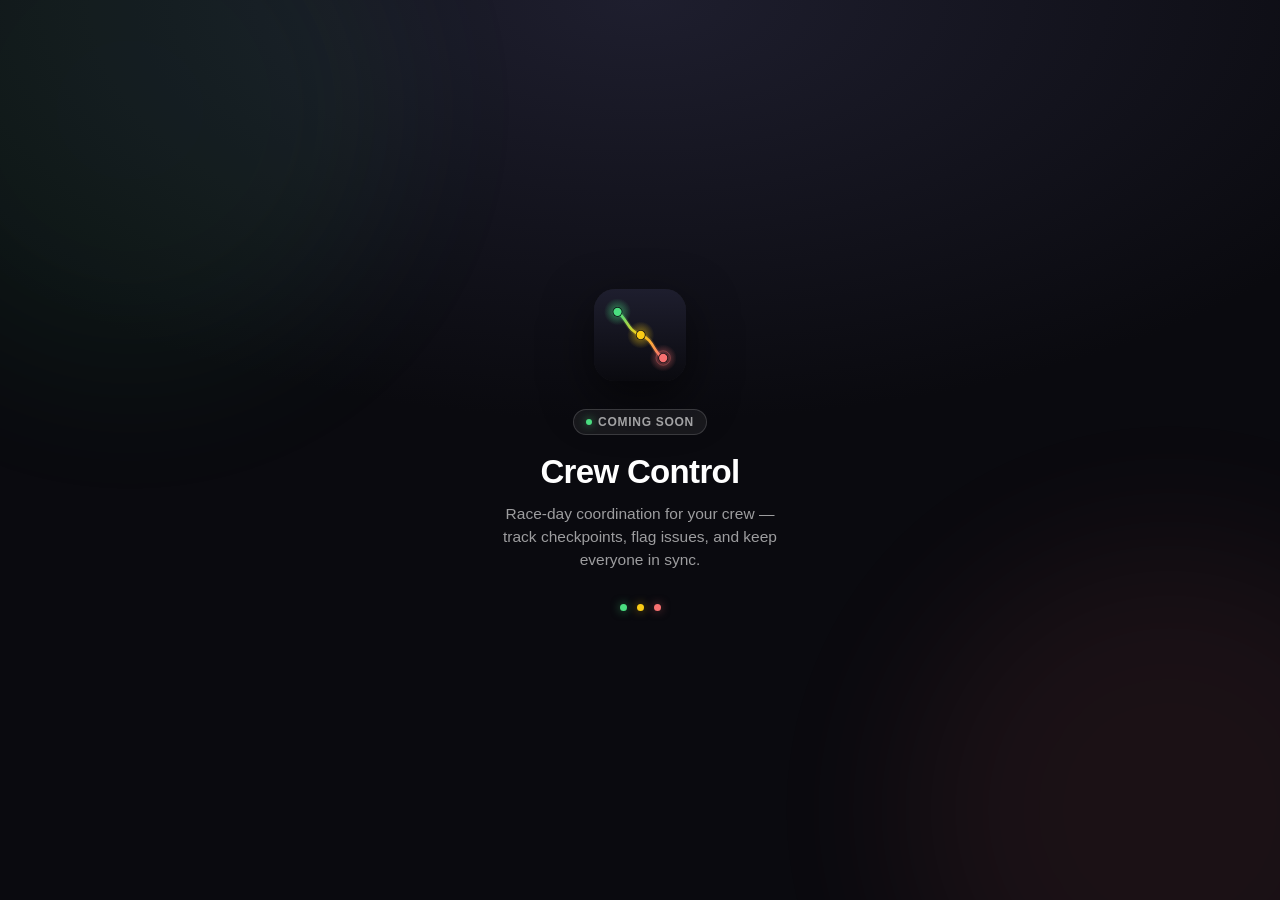
==== index.html @ cbcb0cf2 "update coming soon" ====
<!DOCTYPE html>
<html lang="en">
<head>
<meta charset="UTF-8">
<meta name="viewport" content="width=device-width, initial-scale=1.0">
<title>Crew Control — Coming Soon</title>
<meta name="description" content="Race-day coordination for your crew. Track checkpoints, flag issues, and keep everyone in sync.">
<style>
  :root {
    --bg-primary:   #0a0a0f;
    --bg-secondary: #111111;
    --surface:      #1e1e2e;
    --green:        #4ade80;
    --amber:        #facc15;
    --red:          #f87171;
    --text-primary:   #ffffff;
    --text-secondary: rgba(255,255,255,0.60);
    --text-tertiary:  rgba(255,255,255,0.35);
    --hairline:       rgba(255,255,255,0.15);
  }

  * { margin: 0; padding: 0; box-sizing: border-box; }

  html, body { height: 100%; }

  body {
    font-family: -apple-system, BlinkMacSystemFont, "SF Pro Text", "Helvetica Neue", Helvetica, Arial, sans-serif;
    color: var(--text-primary);
    background: radial-gradient(120% 85% at 50% 0%, var(--surface) 0%, var(--bg-primary) 55%);
    display: flex;
    align-items: center;
    justify-content: center;
    padding: 32px 24px;
    min-height: 100%;
    position: relative;
    -webkit-font-smoothing: antialiased;
  }

  body::before,
  body::after {
    content: "";
    position: fixed;
    width: 540px;
    height: 540px;
    border-radius: 50%;
    filter: blur(80px);
    pointer-events: none;
    z-index: 0;
  }
  body::before { background: var(--green); opacity: 0.06; top: -160px; left: -140px; }
  body::after  { background: var(--red);   opacity: 0.07; bottom: -180px; right: -160px; }

  .card {
    position: relative;
    z-index: 1;
    width: 100%;
    max-width: 380px;
    display: flex;
    flex-direction: column;
    align-items: center;
    text-align: center;
    animation: rise 0.7s cubic-bezier(0.16, 1, 0.3, 1) both;
  }

  @keyframes rise {
    from { opacity: 0; transform: translateY(14px); }
    to   { opacity: 1; transform: translateY(0); }
  }

  .logo {
    width: 92px;
    height: 92px;
    border-radius: 21px;
    box-shadow:
      0 18px 50px rgba(0,0,0,0.55),
      0 0 0 0.5px rgba(255,255,255,0.06) inset;
    margin-bottom: 28px;
  }

  .badge {
    display: inline-flex;
    align-items: center;
    gap: 6px;
    background: rgba(255,255,255,0.06);
    border: 1px solid var(--hairline);
    border-radius: 100px;
    padding: 5px 12px;
    font-size: 12px;
    font-weight: 600;
    letter-spacing: 0.06em;
    text-transform: uppercase;
    color: var(--text-secondary);
    margin-bottom: 20px;
  }

  .badge-dot {
    width: 6px;
    height: 6px;
    border-radius: 50%;
    background: var(--green);
    box-shadow: 0 0 8px rgba(74,222,128,0.70);
    animation: pulse 2.4s ease-in-out infinite;
  }

  @keyframes pulse {
    0%, 100% { opacity: 1; }
    50%       { opacity: 0.4; }
  }

  .wordmark {
    font-size: 33px;
    font-weight: 700;
    letter-spacing: -0.02em;
    line-height: 1.05;
  }

  .tagline {
    margin-top: 12px;
    font-size: 15.5px;
    font-weight: 400;
    line-height: 1.5;
    color: var(--text-secondary);
    max-width: 300px;
  }

  .dots {
    display: flex;
    gap: 10px;
    margin-top: 32px;
  }
  .dots span {
    width: 7px; height: 7px; border-radius: 50%;
  }
  .dots .g { background: var(--green); box-shadow: 0 0 10px rgba(74,222,128,0.55); }
  .dots .a { background: var(--amber); box-shadow: 0 0 10px rgba(250,204,21,0.50); }
  .dots .r { background: var(--red);   box-shadow: 0 0 10px rgba(248,113,113,0.50); }
</style>
</head>
<body>
  <main class="card">

    <svg class="logo" viewBox="0 0 1024 1024" role="img" aria-label="Crew Control">
      <defs>
        <linearGradient id="plate" x1="0" y1="0" x2="0" y2="1024" gradientUnits="userSpaceOnUse">
          <stop offset="0"   stop-color="#1e1e2e"/>
          <stop offset="1"   stop-color="#0a0a0f"/>
        </linearGradient>
        <linearGradient id="route" x1="262" y1="254" x2="770" y2="768" gradientUnits="userSpaceOnUse">
          <stop offset="0"   stop-color="#4ade80"/>
          <stop offset="0.5" stop-color="#facc15"/>
          <stop offset="1"   stop-color="#f87171"/>
        </linearGradient>
        <radialGradient id="glowG"><stop offset="0" stop-color="#4ade80" stop-opacity="0.55"/><stop offset="1" stop-color="#4ade80" stop-opacity="0"/></radialGradient>
        <radialGradient id="glowA"><stop offset="0" stop-color="#facc15" stop-opacity="0.55"/><stop offset="1" stop-color="#facc15" stop-opacity="0"/></radialGradient>
        <radialGradient id="glowR"><stop offset="0" stop-color="#f87171" stop-opacity="0.55"/><stop offset="1" stop-color="#f87171" stop-opacity="0"/></radialGradient>
      </defs>
      <rect width="1024" height="1024" rx="0" fill="url(#plate)"/>
      <path d="M262,254 C372,334 372,464 520,512 C668,560 658,706 770,768"
            fill="none" stroke="url(#route)" stroke-opacity="0.16" stroke-width="56" stroke-linecap="round"/>
      <path d="M262,254 C372,334 372,464 520,512 C668,560 658,706 770,768"
            fill="none" stroke="url(#route)" stroke-width="30" stroke-linecap="round"/>
      <circle cx="770" cy="768" r="150" fill="url(#glowR)"/>
      <circle cx="770" cy="768" r="80" fill="none" stroke="#f87171" stroke-opacity="0.40" stroke-width="9"/>
      <circle cx="770" cy="768" r="54" fill="#0a0a0f"/><circle cx="770" cy="768" r="46" fill="#f87171"/>
      <circle cx="520" cy="512" r="150" fill="url(#glowA)"/>
      <circle cx="520" cy="512" r="54" fill="#0a0a0f"/><circle cx="520" cy="512" r="46" fill="#facc15"/>
      <circle cx="262" cy="254" r="150" fill="url(#glowG)"/>
      <circle cx="262" cy="254" r="54" fill="#0a0a0f"/><circle cx="262" cy="254" r="46" fill="#4ade80"/>
    </svg>

    <div class="badge" aria-label="Coming soon">
      <span class="badge-dot" aria-hidden="true"></span>
      Coming Soon
    </div>

    <h1 class="wordmark">Crew Control</h1>
    <p class="tagline">Race-day coordination for your crew — track checkpoints, flag issues, and keep everyone in sync.</p>

    <div class="dots" aria-hidden="true">
      <span class="g"></span><span class="a"></span><span class="r"></span>
    </div>

  </main>
</body>
</html>
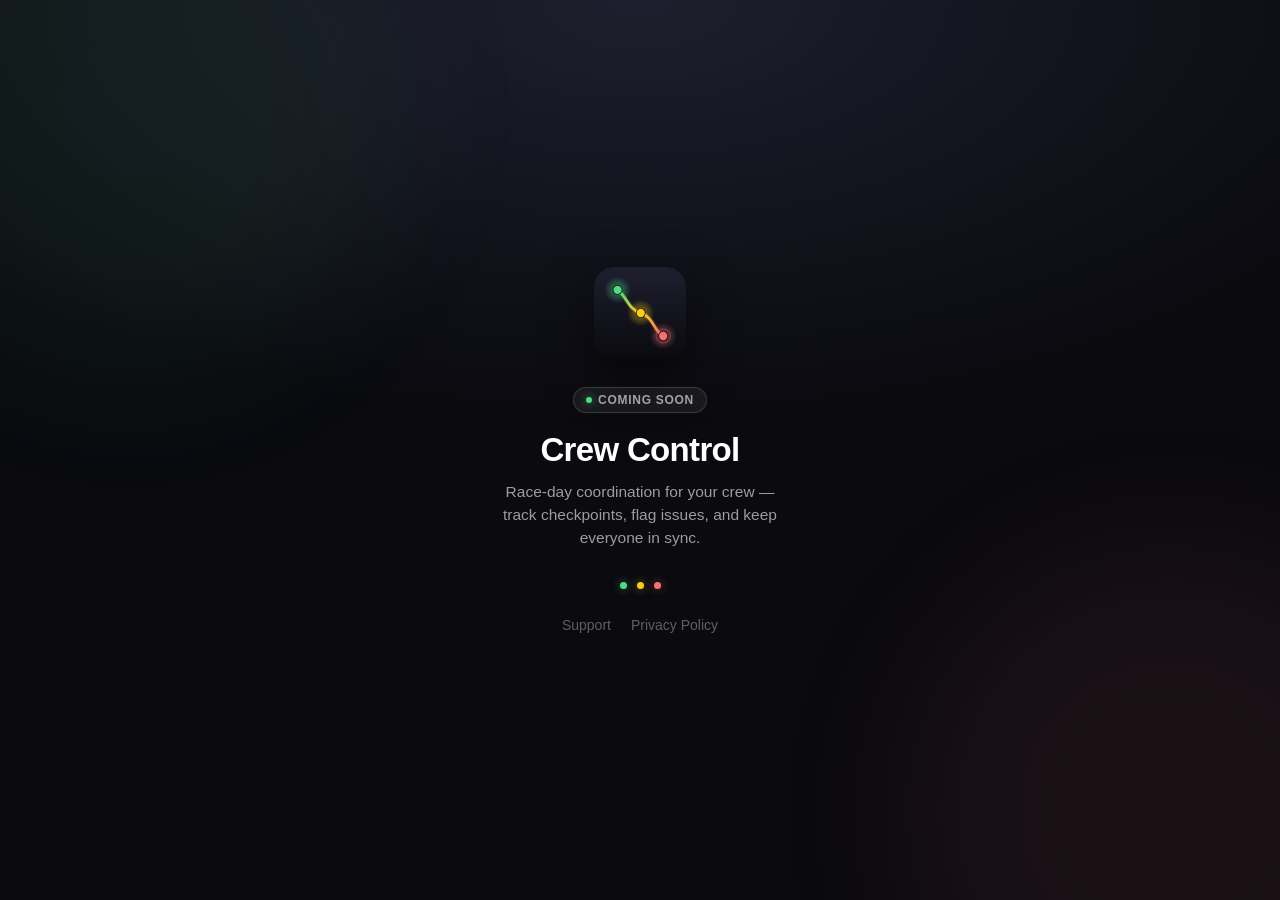
==== commit 3ac1d98b: "Add privacy policy and support pages Co-Authored-By: Claude Opus 5.5 <noreply@anthropic.com>" ====
--- a/index.html
+++ b/index.html
@@ -128,6 +128,15 @@
     gap: 10px;
     margin-top: 32px;
   }
+  .links {
+    margin-top: 28px;
+    display: flex;
+    gap: 20px;
+    font-size: 14px;
+  }
+  .links a { color: var(--text-tertiary); text-decoration: none; }
+  .links a:hover, .links a:focus-visible { color: var(--text-secondary); }
+
   .dots span {
     width: 7px; height: 7px; border-radius: 50%;
   }
@@ -180,6 +189,11 @@
       <span class="g"></span><span class="a"></span><span class="r"></span>
     </div>
 
+    <nav class="links">
+      <a href="/support/">Support</a>
+      <a href="/privacy/">Privacy Policy</a>
+    </nav>
+
   </main>
 </body>
 </html>
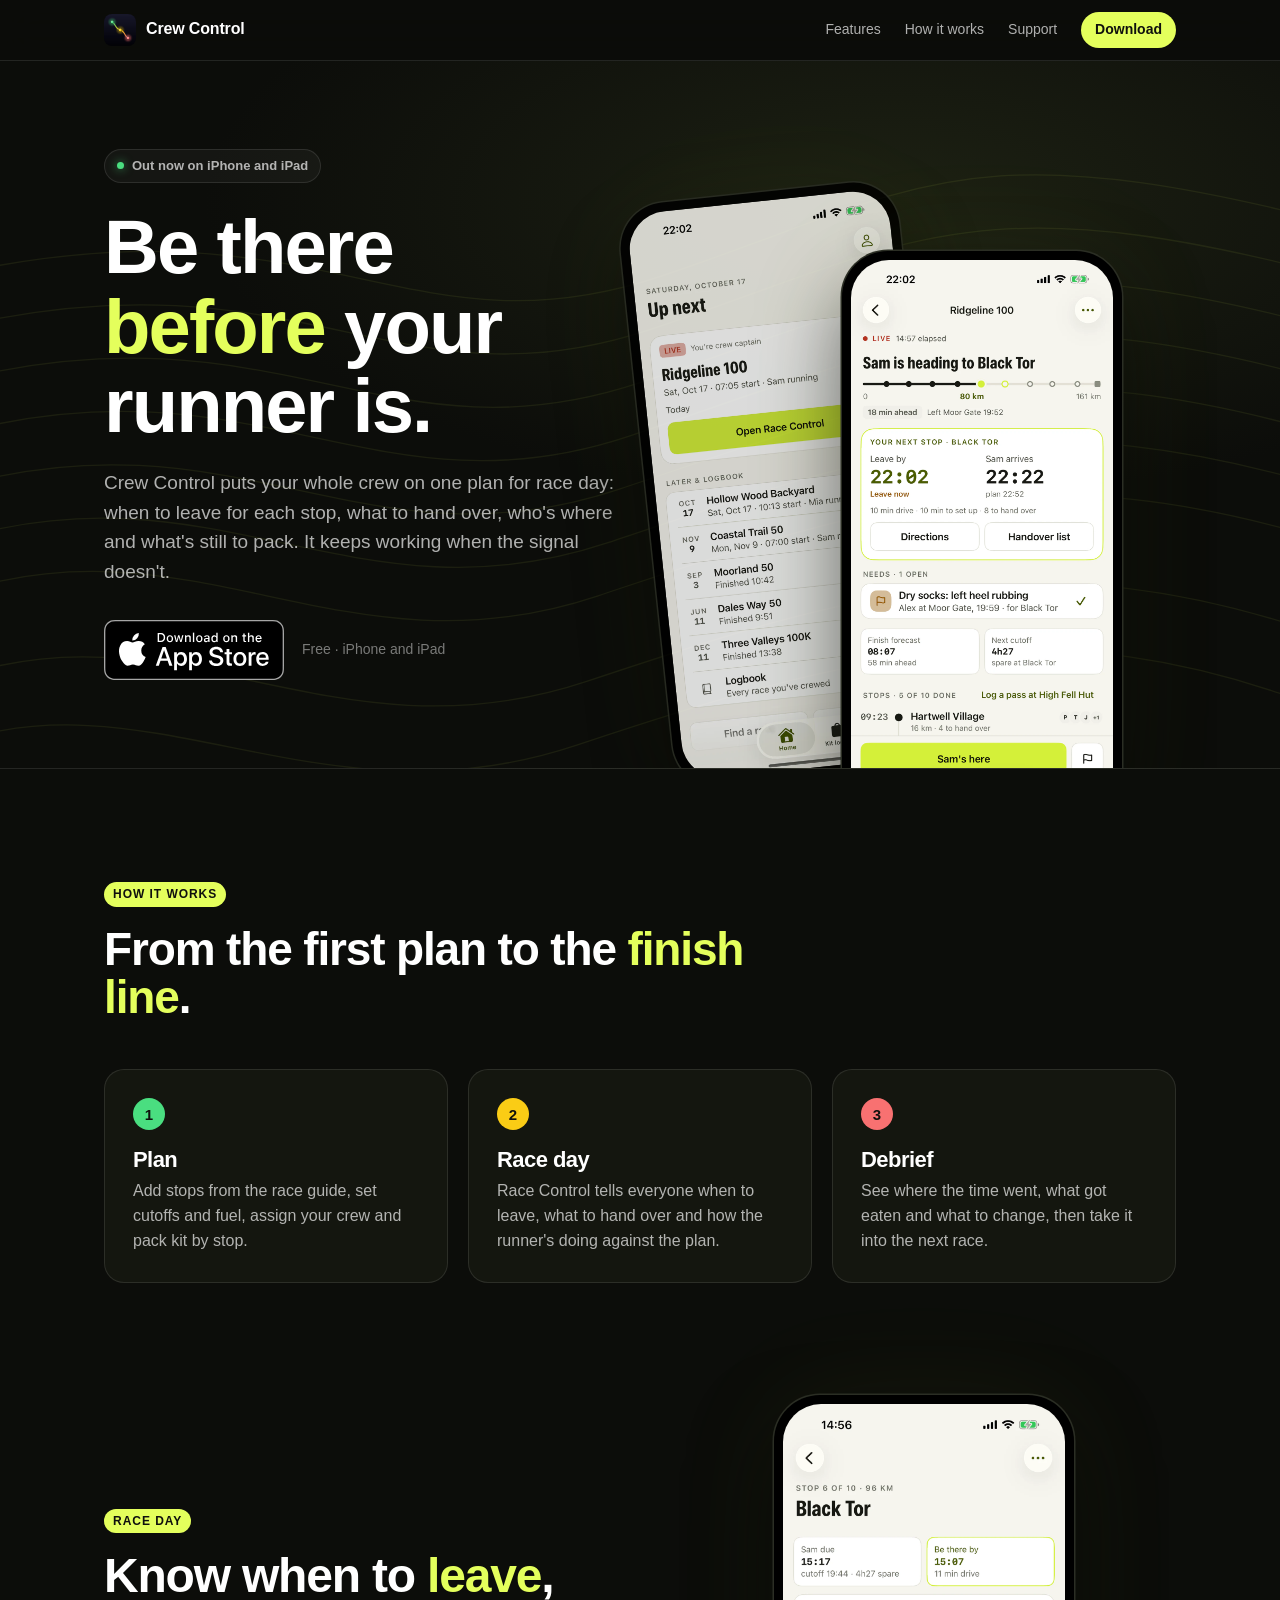
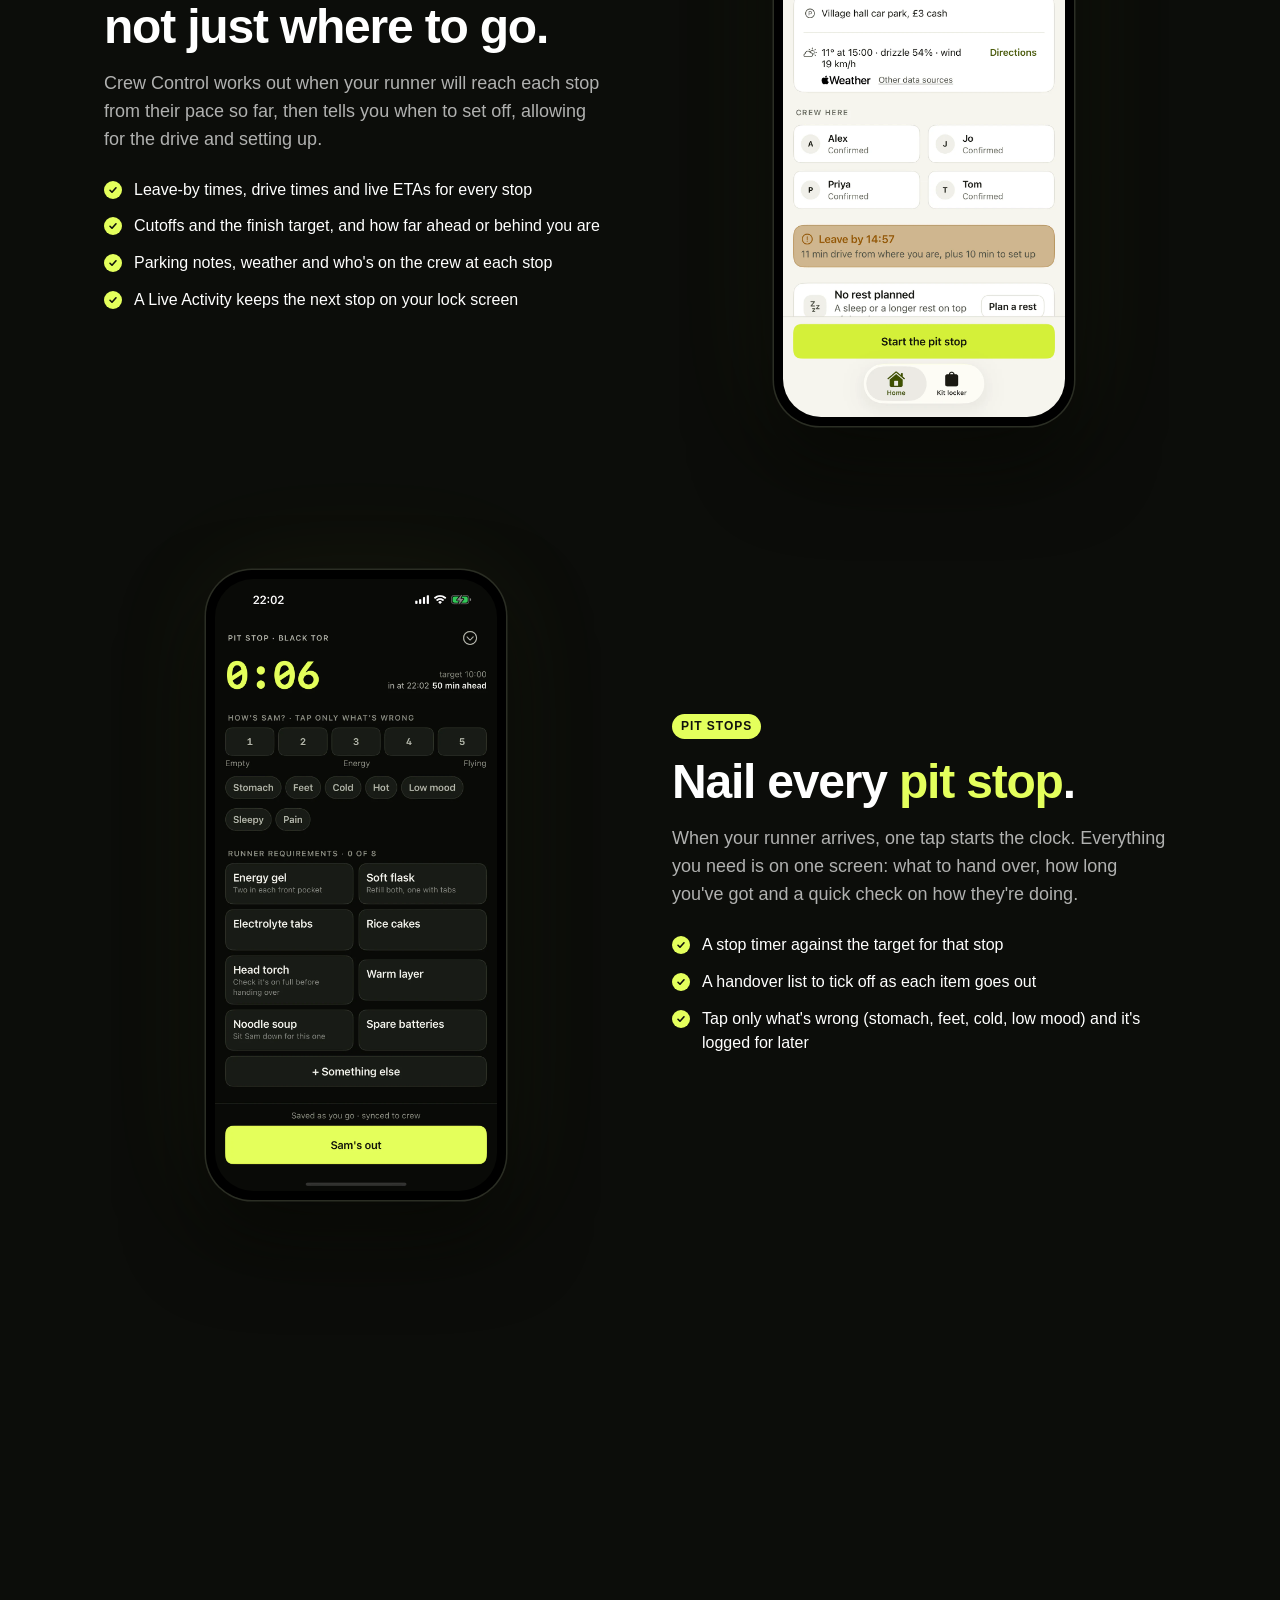
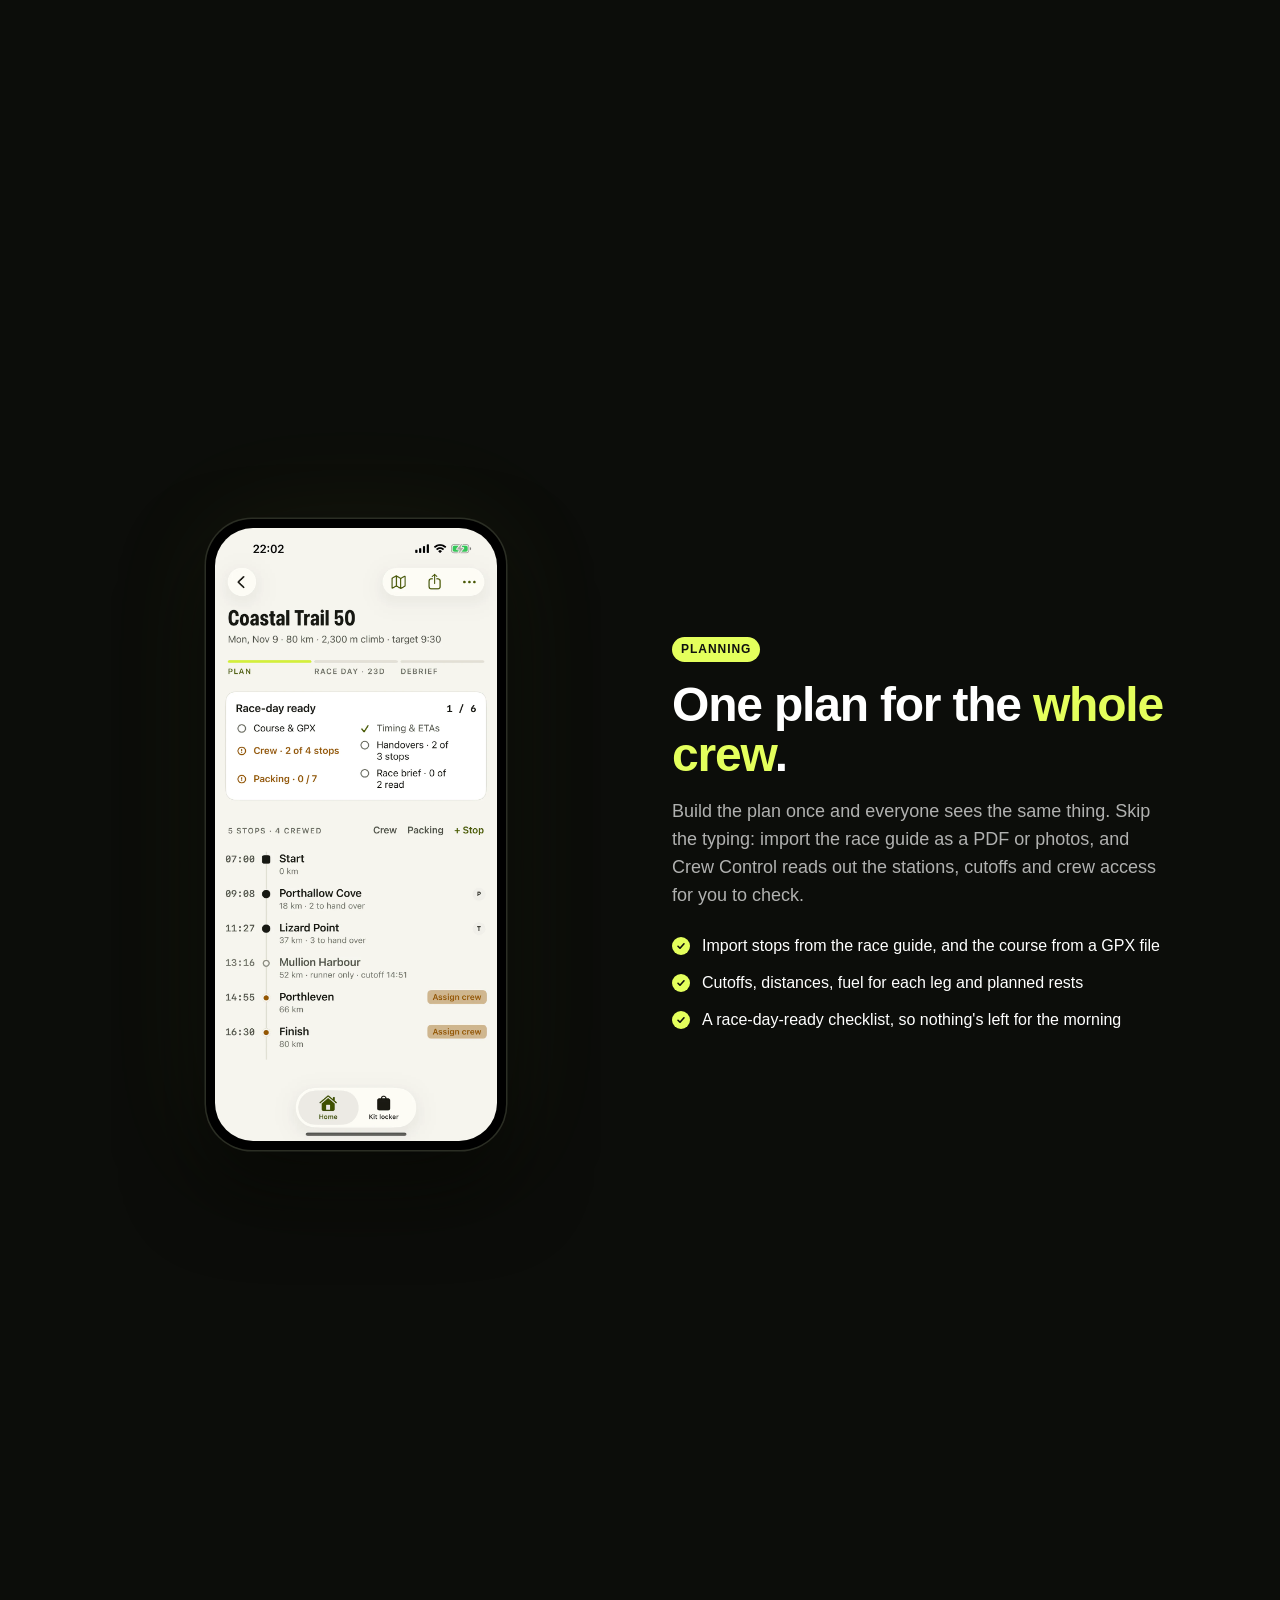
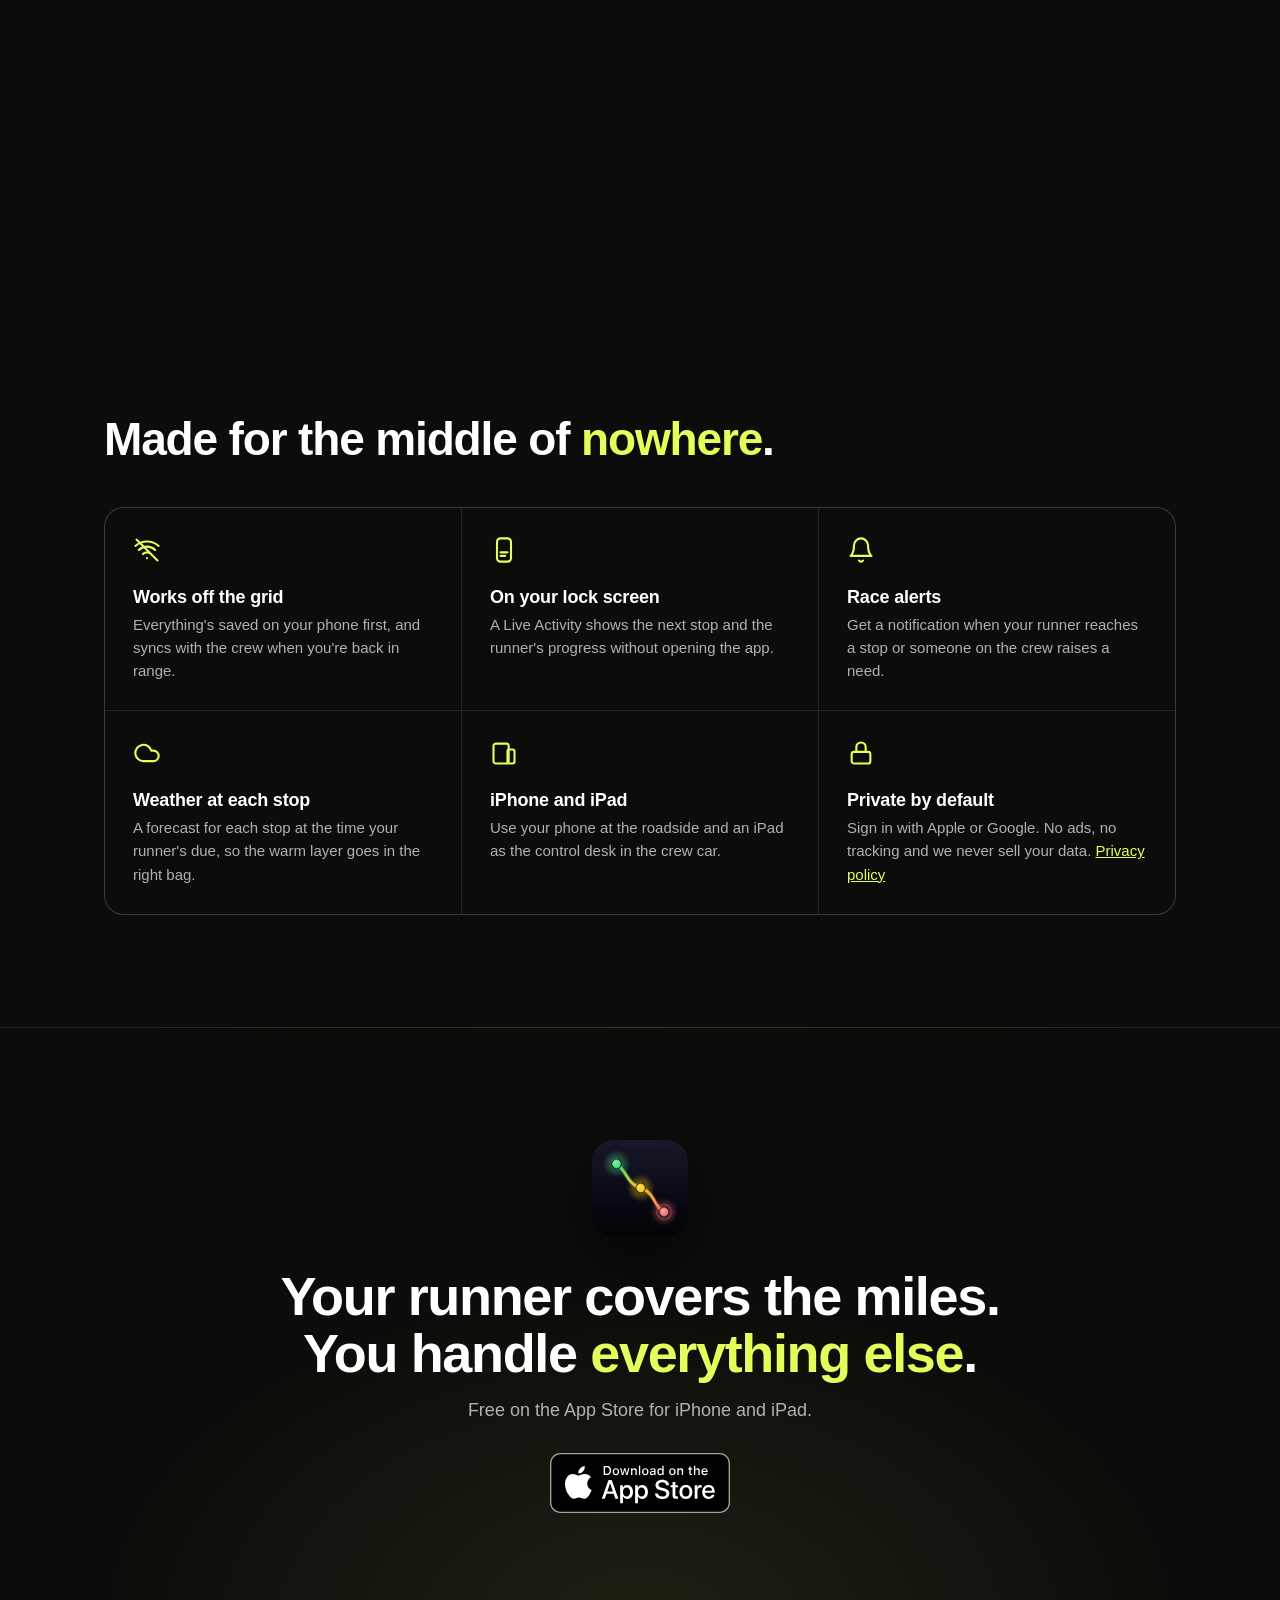
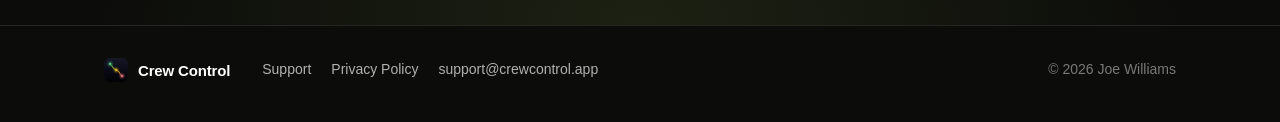
==== commit 62c63847: "Replace coming-soon page with the launch landing page The app is live on the App Store, so the home " ====
--- a/index.html
+++ b/index.html
@@ -1,199 +1,307 @@
 <!DOCTYPE html>
-<html lang="en">
+<html lang="en" class="no-js">
 <head>
 <meta charset="UTF-8">
 <meta name="viewport" content="width=device-width, initial-scale=1.0">
-<title>Crew Control — Coming Soon</title>
-<meta name="description" content="Race-day coordination for your crew. Track checkpoints, flag issues, and keep everyone in sync.">
-<style>
-  :root {
-    --bg-primary:   #0a0a0f;
-    --bg-secondary: #111111;
-    --surface:      #1e1e2e;
-    --green:        #4ade80;
-    --amber:        #facc15;
-    --red:          #f87171;
-    --text-primary:   #ffffff;
-    --text-secondary: rgba(255,255,255,0.60);
-    --text-tertiary:  rgba(255,255,255,0.35);
-    --hairline:       rgba(255,255,255,0.15);
-  }
-
-  * { margin: 0; padding: 0; box-sizing: border-box; }
-
-  html, body { height: 100%; }
-
-  body {
-    font-family: -apple-system, BlinkMacSystemFont, "SF Pro Text", "Helvetica Neue", Helvetica, Arial, sans-serif;
-    color: var(--text-primary);
-    background: radial-gradient(120% 85% at 50% 0%, var(--surface) 0%, var(--bg-primary) 55%);
-    display: flex;
-    align-items: center;
-    justify-content: center;
-    padding: 32px 24px;
-    min-height: 100%;
-    position: relative;
-    -webkit-font-smoothing: antialiased;
-  }
-
-  body::before,
-  body::after {
-    content: "";
-    position: fixed;
-    width: 540px;
-    height: 540px;
-    border-radius: 50%;
-    filter: blur(80px);
-    pointer-events: none;
-    z-index: 0;
-  }
-  body::before { background: var(--green); opacity: 0.06; top: -160px; left: -140px; }
-  body::after  { background: var(--red);   opacity: 0.07; bottom: -180px; right: -160px; }
-
-  .card {
-    position: relative;
-    z-index: 1;
-    width: 100%;
-    max-width: 380px;
-    display: flex;
-    flex-direction: column;
-    align-items: center;
-    text-align: center;
-    animation: rise 0.7s cubic-bezier(0.16, 1, 0.3, 1) both;
-  }
-
-  @keyframes rise {
-    from { opacity: 0; transform: translateY(14px); }
-    to   { opacity: 1; transform: translateY(0); }
-  }
-
-  .logo {
-    width: 92px;
-    height: 92px;
-    border-radius: 21px;
-    box-shadow:
-      0 18px 50px rgba(0,0,0,0.55),
-      0 0 0 0.5px rgba(255,255,255,0.06) inset;
-    margin-bottom: 28px;
-  }
-
-  .badge {
-    display: inline-flex;
-    align-items: center;
-    gap: 6px;
-    background: rgba(255,255,255,0.06);
-    border: 1px solid var(--hairline);
-    border-radius: 100px;
-    padding: 5px 12px;
-    font-size: 12px;
-    font-weight: 600;
-    letter-spacing: 0.06em;
-    text-transform: uppercase;
-    color: var(--text-secondary);
-    margin-bottom: 20px;
-  }
-
-  .badge-dot {
-    width: 6px;
-    height: 6px;
-    border-radius: 50%;
-    background: var(--green);
-    box-shadow: 0 0 8px rgba(74,222,128,0.70);
-    animation: pulse 2.4s ease-in-out infinite;
-  }
-
-  @keyframes pulse {
-    0%, 100% { opacity: 1; }
-    50%       { opacity: 0.4; }
-  }
-
-  .wordmark {
-    font-size: 33px;
-    font-weight: 700;
-    letter-spacing: -0.02em;
-    line-height: 1.05;
-  }
-
-  .tagline {
-    margin-top: 12px;
-    font-size: 15.5px;
-    font-weight: 400;
-    line-height: 1.5;
-    color: var(--text-secondary);
-    max-width: 300px;
-  }
-
-  .dots {
-    display: flex;
-    gap: 10px;
-    margin-top: 32px;
-  }
-  .links {
-    margin-top: 28px;
-    display: flex;
-    gap: 20px;
-    font-size: 14px;
-  }
-  .links a { color: var(--text-tertiary); text-decoration: none; }
-  .links a:hover, .links a:focus-visible { color: var(--text-secondary); }
-
-  .dots span {
-    width: 7px; height: 7px; border-radius: 50%;
-  }
-  .dots .g { background: var(--green); box-shadow: 0 0 10px rgba(74,222,128,0.55); }
-  .dots .a { background: var(--amber); box-shadow: 0 0 10px rgba(250,204,21,0.50); }
-  .dots .r { background: var(--red);   box-shadow: 0 0 10px rgba(248,113,113,0.50); }
-</style>
+<title>Crew Control · Ultra crewing, sorted</title>
+<meta name="description" content="Crew Control keeps your whole ultra crew on one plan: live ETAs and drive times, pit stop checklists, kit packed by stop and a debrief after the finish. Works without signal. Free on iPhone and iPad.">
+<meta name="theme-color" content="#0c0d0a">
+<meta name="color-scheme" content="dark">
+<meta name="apple-itunes-app" content="app-id=6777703899">
+<link rel="canonical" href="https://www.crewcontrol.app/">
+<link rel="icon" type="image/png" sizes="32x32" href="/assets/img/favicon-32.png">
+<link rel="apple-touch-icon" href="/assets/img/apple-touch-icon.png">
+
+<meta property="og:type" content="website">
+<meta property="og:url" content="https://www.crewcontrol.app/">
+<meta property="og:title" content="Crew Control · Ultra crewing, sorted">
+<meta property="og:description" content="One plan for the whole crew. Live ETAs, pit stop checklists, kit by stop and a debrief after the finish. Free on iPhone and iPad.">
+<meta property="og:image" content="https://www.crewcontrol.app/assets/img/og.png">
+<meta name="twitter:card" content="summary_large_image">
+
+<script type="application/ld+json">
+{
+  "@context": "https://schema.org",
+  "@type": "MobileApplication",
+  "name": "Crew Control",
+  "operatingSystem": "iOS",
+  "applicationCategory": "SportsApplication",
+  "description": "Race-day coordination for ultramarathon crews.",
+  "url": "https://www.crewcontrol.app/",
+  "downloadUrl": "https://apps.apple.com/app/crew-control-ultra-crewing/id6777703899",
+  "offers": { "@type": "Offer", "price": "0", "priceCurrency": "USD" }
+}
+</script>
+
+<link rel="stylesheet" href="/assets/home.css">
+<script>document.documentElement.classList.replace('no-js', 'js');</script>
 </head>
 <body>
-  <main class="card">
-
-    <svg class="logo" viewBox="0 0 1024 1024" role="img" aria-label="Crew Control">
-      <defs>
-        <linearGradient id="plate" x1="0" y1="0" x2="0" y2="1024" gradientUnits="userSpaceOnUse">
-          <stop offset="0"   stop-color="#1e1e2e"/>
-          <stop offset="1"   stop-color="#0a0a0f"/>
-        </linearGradient>
-        <linearGradient id="route" x1="262" y1="254" x2="770" y2="768" gradientUnits="userSpaceOnUse">
-          <stop offset="0"   stop-color="#4ade80"/>
-          <stop offset="0.5" stop-color="#facc15"/>
-          <stop offset="1"   stop-color="#f87171"/>
-        </linearGradient>
-        <radialGradient id="glowG"><stop offset="0" stop-color="#4ade80" stop-opacity="0.55"/><stop offset="1" stop-color="#4ade80" stop-opacity="0"/></radialGradient>
-        <radialGradient id="glowA"><stop offset="0" stop-color="#facc15" stop-opacity="0.55"/><stop offset="1" stop-color="#facc15" stop-opacity="0"/></radialGradient>
-        <radialGradient id="glowR"><stop offset="0" stop-color="#f87171" stop-opacity="0.55"/><stop offset="1" stop-color="#f87171" stop-opacity="0"/></radialGradient>
-      </defs>
-      <rect width="1024" height="1024" rx="0" fill="url(#plate)"/>
-      <path d="M262,254 C372,334 372,464 520,512 C668,560 658,706 770,768"
-            fill="none" stroke="url(#route)" stroke-opacity="0.16" stroke-width="56" stroke-linecap="round"/>
-      <path d="M262,254 C372,334 372,464 520,512 C668,560 658,706 770,768"
-            fill="none" stroke="url(#route)" stroke-width="30" stroke-linecap="round"/>
-      <circle cx="770" cy="768" r="150" fill="url(#glowR)"/>
-      <circle cx="770" cy="768" r="80" fill="none" stroke="#f87171" stroke-opacity="0.40" stroke-width="9"/>
-      <circle cx="770" cy="768" r="54" fill="#0a0a0f"/><circle cx="770" cy="768" r="46" fill="#f87171"/>
-      <circle cx="520" cy="512" r="150" fill="url(#glowA)"/>
-      <circle cx="520" cy="512" r="54" fill="#0a0a0f"/><circle cx="520" cy="512" r="46" fill="#facc15"/>
-      <circle cx="262" cy="254" r="150" fill="url(#glowG)"/>
-      <circle cx="262" cy="254" r="54" fill="#0a0a0f"/><circle cx="262" cy="254" r="46" fill="#4ade80"/>
+
+<header class="topbar">
+  <div class="topbar-inner">
+    <a class="brand" href="/" aria-label="Crew Control home">
+      <img src="/assets/img/icon-256.png" alt="" width="32" height="32">
+      <span>Crew Control</span>
+    </a>
+    <nav class="topnav" aria-label="Main">
+      <a href="#features">Features</a>
+      <a href="#how">How it works</a>
+      <a href="/support/">Support</a>
+    </nav>
+    <a class="btn-small" href="https://apps.apple.com/app/crew-control-ultra-crewing/id6777703899">Download</a>
+  </div>
+</header>
+
+<main>
+
+  <!-- Hero -->
+  <section class="hero">
+    <svg class="contours" aria-hidden="true" viewBox="0 0 1200 700" preserveAspectRatio="xMidYMid slice">
+      <g fill="none" stroke="currentColor" stroke-width="1.2">
+        <path d="M-50 220 C 300 140, 380 300, 620 220 S 900 80, 1250 170"/>
+        <path d="M-50 270 C 280 190, 370 350, 610 270 S 910 130, 1250 220"/>
+        <path d="M-50 320 C 260 240, 360 400, 600 320 S 920 180, 1250 270"/>
+        <path d="M-50 370 C 240 290, 350 450, 590 370 S 930 230, 1250 320"/>
+        <path d="M-50 420 C 220 340, 340 500, 580 420 S 940 280, 1250 370"/>
+        <path d="M-50 470 C 200 390, 330 550, 570 470 S 950 330, 1250 420"/>
+        <path d="M-50 520 C 180 440, 320 600, 560 520 S 960 380, 1250 470"/>
+        <path d="M-50 600 C 160 520, 310 680, 550 600 S 970 460, 1250 560"/>
+        <path d="M-50 660 C 140 590, 300 740, 540 660 S 980 520, 1250 630"/>
+      </g>
     </svg>
 
-    <div class="badge" aria-label="Coming soon">
-      <span class="badge-dot" aria-hidden="true"></span>
-      Coming Soon
+    <div class="hero-inner">
+      <div class="hero-copy">
+        <p class="chip"><span class="chip-dot" aria-hidden="true"></span>Out now on iPhone and iPad</p>
+        <h1>Be there <em>before</em> your runner is.</h1>
+        <p class="lede">Crew Control puts your whole crew on one plan for race day: when to leave for each stop, what to hand over, who's where and what's still to pack. It keeps working when the signal doesn't.</p>
+        <div class="cta-row">
+          <a class="badge" href="https://apps.apple.com/app/crew-control-ultra-crewing/id6777703899">
+            <img src="/assets/img/app-store-badge.svg" alt="Download on the App Store" width="180" height="60">
+          </a>
+          <p class="cta-note">Free · iPhone and iPad</p>
+        </div>
+      </div>
+
+      <div class="hero-phones" aria-hidden="true">
+        <div class="phone phone-back"><img src="/assets/shots/home.webp" alt="" width="990" height="2151"></div>
+        <div class="phone phone-front"><img src="/assets/shots/raceControl.webp" alt="" width="990" height="2151"></div>
+      </div>
     </div>
-
-    <h1 class="wordmark">Crew Control</h1>
-    <p class="tagline">Race-day coordination for your crew — track checkpoints, flag issues, and keep everyone in sync.</p>
-
-    <div class="dots" aria-hidden="true">
-      <span class="g"></span><span class="a"></span><span class="r"></span>
+  </section>
+
+  <!-- How it works -->
+  <section class="how" id="how">
+    <div class="wrap">
+      <p class="eyebrow">How it works</p>
+      <h2 class="section-title">From the first plan to the <em>finish line</em>.</h2>
+      <ol class="steps">
+        <li class="step reveal">
+          <span class="step-num">1</span>
+          <h3>Plan</h3>
+          <p>Add stops from the race guide, set cutoffs and fuel, assign your crew and pack kit by stop.</p>
+        </li>
+        <li class="step reveal">
+          <span class="step-num">2</span>
+          <h3>Race day</h3>
+          <p>Race Control tells everyone when to leave, what to hand over and how the runner's doing against the plan.</p>
+        </li>
+        <li class="step reveal">
+          <span class="step-num">3</span>
+          <h3>Debrief</h3>
+          <p>See where the time went, what got eaten and what to change, then take it into the next race.</p>
+        </li>
+      </ol>
     </div>
-
-    <nav class="links">
+  </section>
+
+  <!-- Features -->
+  <div id="features">
+
+    <section class="feature">
+      <div class="wrap feature-inner">
+        <div class="feature-copy reveal">
+          <p class="eyebrow">Race day</p>
+          <h2>Know when to <em>leave</em>, not just where to go.</h2>
+          <p>Crew Control works out when your runner will reach each stop from their pace so far, then tells you when to set off, allowing for the drive and setting up.</p>
+          <ul class="ticks">
+            <li>Leave-by times, drive times and live ETAs for every stop</li>
+            <li>Cutoffs and the finish target, and how far ahead or behind you are</li>
+            <li>Parking notes, weather and who's on the crew at each stop</li>
+            <li>A Live Activity keeps the next stop on your lock screen</li>
+          </ul>
+        </div>
+        <div class="feature-media reveal">
+          <div class="phone"><img src="/assets/shots/stop.webp" alt="The Black Tor stop: runner due at 15:17, be there by 15:07, leave by 14:57, with parking, weather and the crew at the stop." width="990" height="2151" loading="lazy"></div>
+        </div>
+      </div>
+    </section>
+
+    <section class="feature feature-flip">
+      <div class="wrap feature-inner">
+        <div class="feature-copy reveal">
+          <p class="eyebrow">Pit stops</p>
+          <h2>Nail every <em>pit stop</em>.</h2>
+          <p>When your runner arrives, one tap starts the clock. Everything you need is on one screen: what to hand over, how long you've got and a quick check on how they're doing.</p>
+          <ul class="ticks">
+            <li>A stop timer against the target for that stop</li>
+            <li>A handover list to tick off as each item goes out</li>
+            <li>Tap only what's wrong (stomach, feet, cold, low mood) and it's logged for later</li>
+          </ul>
+        </div>
+        <div class="feature-media reveal">
+          <div class="phone"><img src="/assets/shots/pitStop.webp" alt="A pit stop screen with a running timer, a check on how the runner is doing and a grid of items to hand over." width="990" height="2151" loading="lazy"></div>
+        </div>
+      </div>
+    </section>
+
+    <section class="feature">
+      <div class="wrap feature-inner">
+        <div class="feature-copy reveal">
+          <p class="eyebrow">Your crew</p>
+          <h2>Everyone at the <em>right stop</em>.</h2>
+          <p>Send your crew one link and they land straight on your race. Then decide who covers which stop, share the brief and see who's confirmed and who's read it.</p>
+          <ul class="ticks">
+            <li>Invite your crew with a link</li>
+            <li>Assign crew to stops and see who's confirmed at a glance</li>
+            <li>The captain owns the plan and can hand the role over</li>
+          </ul>
+        </div>
+        <div class="feature-media reveal">
+          <div class="phone"><img src="/assets/shots/crew.webp" alt="A crew grid showing four people and the stops each has confirmed." width="990" height="2151" loading="lazy"></div>
+        </div>
+      </div>
+    </section>
+
+    <section class="feature feature-flip">
+      <div class="wrap feature-inner">
+        <div class="feature-copy reveal">
+          <p class="eyebrow">Planning</p>
+          <h2>One plan for the <em>whole crew</em>.</h2>
+          <p>Build the plan once and everyone sees the same thing. Skip the typing: import the race guide as a PDF or photos, and Crew Control reads out the stations, cutoffs and crew access for you to check.</p>
+          <ul class="ticks">
+            <li>Import stops from the race guide, and the course from a GPX file</li>
+            <li>Cutoffs, distances, fuel for each leg and planned rests</li>
+            <li>A race-day-ready checklist, so nothing's left for the morning</li>
+          </ul>
+        </div>
+        <div class="feature-media reveal">
+          <div class="phone"><img src="/assets/shots/plan.webp" alt="The Coastal Trail 50 plan with a race-day-ready checklist and five stops." width="990" height="2151" loading="lazy"></div>
+        </div>
+      </div>
+    </section>
+
+    <!-- Smaller features -->
+    <section class="cards">
+      <div class="wrap">
+        <div class="card-grid">
+          <article class="card reveal">
+            <p class="eyebrow">Kit</p>
+            <h3>Pack every bag <em>by stop</em>.</h3>
+            <p>Know what goes in which bag, what's packed and what's still to buy. Your kit locker carries over to the next race.</p>
+            <div class="card-shot"><img src="/assets/shots/packing.webp" alt="A packing list grouped by stop bag." width="990" height="2151" loading="lazy"></div>
+          </article>
+          <article class="card reveal">
+            <p class="eyebrow">Backyard ultras</p>
+            <h3>Built for <em>the bell</em>.</h3>
+            <p>Lap times, a countdown to the next bell and what goes out every lap, for races that loop until one runner's left.</p>
+            <div class="card-shot"><img src="/assets/shots/turnaround.webp" alt="A backyard turnaround screen counting down to the bell." width="990" height="2151" loading="lazy"></div>
+          </article>
+          <article class="card reveal">
+            <p class="eyebrow">Debrief</p>
+            <h3>Better at <em>every race</em>.</h3>
+            <p>Minutes against plan at each stop, average pit stop time and fuel taken against planned. Every race goes in your logbook.</p>
+            <div class="card-shot"><img src="/assets/shots/debrief.webp" alt="A debrief chart of minutes behind plan at each stop." width="990" height="2151" loading="lazy"></div>
+          </article>
+        </div>
+      </div>
+    </section>
+
+    <!-- Extras -->
+    <section class="extras">
+      <div class="wrap">
+        <h2 class="section-title">Made for the middle of <em>nowhere</em>.</h2>
+        <ul class="extra-grid">
+          <li class="extra reveal">
+            <svg viewBox="0 0 24 24" aria-hidden="true"><path d="M2 8.5a15 15 0 0 1 20 0M5 12a10 10 0 0 1 14 0M8.5 15.5a5 5 0 0 1 7 0M12 19h.01M3 3l18 18"/></svg>
+            <h3>Works off the grid</h3>
+            <p>Everything's saved on your phone first, and syncs with the crew when you're back in range.</p>
+          </li>
+          <li class="extra reveal">
+            <svg viewBox="0 0 24 24" aria-hidden="true"><rect x="6" y="2" width="12" height="20" rx="3"/><path d="M9 14h6M9 17h4"/></svg>
+            <h3>On your lock screen</h3>
+            <p>A Live Activity shows the next stop and the runner's progress without opening the app.</p>
+          </li>
+          <li class="extra reveal">
+            <svg viewBox="0 0 24 24" aria-hidden="true"><path d="M18 8a6 6 0 1 0-12 0c0 7-3 9-3 9h18s-3-2-3-9M13.7 21a2 2 0 0 1-3.4 0"/></svg>
+            <h3>Race alerts</h3>
+            <p>Get a notification when your runner reaches a stop or someone on the crew raises a need.</p>
+          </li>
+          <li class="extra reveal">
+            <svg viewBox="0 0 24 24" aria-hidden="true"><path d="M17.5 19H9a7 7 0 1 1 6.7-9h1.8a4.5 4.5 0 1 1 0 9Z"/></svg>
+            <h3>Weather at each stop</h3>
+            <p>A forecast for each stop at the time your runner's due, so the warm layer goes in the right bag.</p>
+          </li>
+          <li class="extra reveal">
+            <svg viewBox="0 0 24 24" aria-hidden="true"><rect x="3" y="4" width="13" height="17" rx="2"/><rect x="15" y="9" width="6" height="12" rx="1.5"/></svg>
+            <h3>iPhone and iPad</h3>
+            <p>Use your phone at the roadside and an iPad as the control desk in the crew car.</p>
+          </li>
+          <li class="extra reveal">
+            <svg viewBox="0 0 24 24" aria-hidden="true"><rect x="4" y="11" width="16" height="10" rx="2"/><path d="M8 11V7a4 4 0 0 1 8 0v4"/></svg>
+            <h3>Private by default</h3>
+            <p>Sign in with Apple or Google. No ads, no tracking and we never sell your data. <a href="/privacy/">Privacy policy</a></p>
+          </li>
+        </ul>
+      </div>
+    </section>
+  </div>
+
+  <!-- Final CTA -->
+  <section class="final">
+    <div class="wrap final-inner reveal">
+      <img class="final-icon" src="/assets/img/icon-256.png" alt="" width="96" height="96">
+      <h2>Your runner covers the miles.<br>You handle <em>everything else</em>.</h2>
+      <p>Free on the App Store for iPhone and iPad.</p>
+      <a class="badge" href="https://apps.apple.com/app/crew-control-ultra-crewing/id6777703899">
+        <img src="/assets/img/app-store-badge.svg" alt="Download on the App Store" width="180" height="60">
+      </a>
+    </div>
+  </section>
+
+</main>
+
+<footer class="site-footer">
+  <div class="wrap footer-inner">
+    <a class="brand" href="/">
+      <img src="/assets/img/icon-256.png" alt="" width="24" height="24">
+      <span>Crew Control</span>
+    </a>
+    <nav aria-label="Footer">
       <a href="/support/">Support</a>
       <a href="/privacy/">Privacy Policy</a>
+      <a href="mailto:support@crewcontrol.app">support@crewcontrol.app</a>
     </nav>
-
-  </main>
+    <p class="copyright">© 2026 Joe Williams</p>
+  </div>
+</footer>
+
+<script>
+  // Fade sections in as they scroll into view. Content stays visible without JS.
+  (function () {
+    var items = document.querySelectorAll('.reveal');
+    if (!('IntersectionObserver' in window) || matchMedia('(prefers-reduced-motion: reduce)').matches) {
+      items.forEach(function (el) { el.classList.add('in'); });
+      return;
+    }
+    var io = new IntersectionObserver(function (entries) {
+      entries.forEach(function (e) {
+        if (e.isIntersecting) { e.target.classList.add('in'); io.unobserve(e.target); }
+      });
+    }, { rootMargin: '0px 0px -8% 0px' });
+    items.forEach(function (el) { io.observe(el); });
+  })();
+</script>
 </body>
 </html>
--- a/assets/home.css
+++ b/assets/home.css
@@ -0,0 +1,274 @@
+/* Home page. Palette follows the app's dark theme and the App Store screenshots. */
+:root {
+  --bg:        #0c0d0a;
+  --bg-raised: #14160f;
+  --surface:   #1b1d16;
+  --accent:    #e4ff5c;
+  --accent-ink:#0f100d;
+  --green:     #4ade80;
+  --amber:     #facc15;
+  --red:       #f87171;
+  --text:      #ffffff;
+  --text-2:    rgba(255,255,255,0.68);
+  --text-3:    rgba(255,255,255,0.45);
+  --hairline:  rgba(255,255,255,0.10);
+  --radius:    20px;
+  --gutter:    24px;
+  --font: -apple-system, BlinkMacSystemFont, "SF Pro Text", "Inter", "Helvetica Neue", Helvetica, Arial, sans-serif;
+  --font-display: -apple-system, BlinkMacSystemFont, "SF Pro Display", "Inter", "Helvetica Neue", Helvetica, Arial, sans-serif;
+}
+
+* { margin: 0; padding: 0; box-sizing: border-box; }
+
+html { scroll-behavior: smooth; scroll-padding-top: 72px; }
+
+body {
+  font-family: var(--font);
+  background: var(--bg);
+  color: var(--text);
+  line-height: 1.55;
+  -webkit-font-smoothing: antialiased;
+  overflow-x: hidden;
+}
+
+img { display: block; max-width: 100%; height: auto; }
+a { color: var(--accent); }
+a:focus-visible, .badge:focus-visible { outline: 2px solid var(--accent); outline-offset: 3px; border-radius: 6px; }
+
+em { font-style: normal; color: var(--accent); }
+
+.wrap { max-width: 1120px; margin: 0 auto; padding: 0 var(--gutter); }
+
+.eyebrow {
+  display: inline-block;
+  font-size: 12px; font-weight: 700; letter-spacing: 0.08em; text-transform: uppercase;
+  color: var(--accent-ink); background: var(--accent);
+  padding: 3px 9px; border-radius: 100px;
+  margin-bottom: 18px;
+}
+
+h1, h2, h3 { font-family: var(--font-display); letter-spacing: -0.025em; line-height: 1.05; }
+
+.section-title { font-size: clamp(30px, 4.4vw, 46px); max-width: 720px; }
+
+/* Top bar */
+.topbar {
+  position: sticky; top: 0; z-index: 10;
+  background: rgba(12,13,10,0.72);
+  backdrop-filter: saturate(160%) blur(16px);
+  -webkit-backdrop-filter: saturate(160%) blur(16px);
+  border-bottom: 1px solid var(--hairline);
+}
+.topbar-inner {
+  max-width: 1120px; margin: 0 auto; padding: 12px var(--gutter);
+  display: flex; align-items: center; gap: 24px;
+}
+.brand {
+  display: inline-flex; align-items: center; gap: 10px;
+  color: var(--text); text-decoration: none; font-weight: 650; font-size: 16px; letter-spacing: -0.01em;
+}
+.brand img { width: 32px; height: 32px; border-radius: 8px; }
+.topnav { display: flex; gap: 24px; margin-left: auto; font-size: 14px; }
+.topnav a { color: var(--text-2); text-decoration: none; }
+.topnav a:hover { color: var(--text); }
+.btn-small {
+  background: var(--accent); color: var(--accent-ink);
+  font-size: 14px; font-weight: 650; text-decoration: none;
+  padding: 7px 14px; border-radius: 100px;
+}
+.btn-small:hover { filter: brightness(1.06); }
+
+/* Hero */
+.hero {
+  position: relative; overflow: hidden;
+  background: radial-gradient(90% 70% at 70% 20%, #1d2113 0%, var(--bg) 60%);
+  border-bottom: 1px solid var(--hairline);
+}
+.contours {
+  position: absolute; inset: 0; width: 100%; height: 100%;
+  color: var(--accent); opacity: 0.07; pointer-events: none;
+}
+.hero-inner {
+  position: relative;
+  max-width: 1120px; margin: 0 auto; padding: 88px var(--gutter) 0;
+  display: grid; grid-template-columns: 1.05fr 1fr; gap: 48px; align-items: center;
+}
+.hero-copy { padding-bottom: 88px; }
+.chip {
+  display: inline-flex; align-items: center; gap: 8px;
+  font-size: 13px; font-weight: 600; color: var(--text-2);
+  border: 1px solid var(--hairline); background: rgba(255,255,255,0.04);
+  padding: 6px 12px; border-radius: 100px; margin-bottom: 24px;
+}
+.chip-dot {
+  width: 7px; height: 7px; border-radius: 50%; background: var(--green);
+  box-shadow: 0 0 10px rgba(74,222,128,0.7);
+}
+.hero h1 { font-size: clamp(44px, 6.6vw, 76px); font-weight: 750; }
+.lede { margin-top: 22px; font-size: clamp(17px, 1.6vw, 19px); color: var(--text-2); max-width: 520px; }
+.cta-row { display: flex; align-items: center; gap: 18px; margin-top: 34px; flex-wrap: wrap; }
+.badge img { width: 180px; height: auto; }
+.cta-note { color: var(--text-3); font-size: 14px; }
+
+.hero-phones { position: relative; height: 600px; align-self: end; }
+.hero-phones .phone { position: absolute; width: 280px; }
+.phone-front { left: 50%; bottom: -70px; transform: translateX(-30%); z-index: 2; }
+.phone-back  { left: 50%; bottom: -10px; transform: translateX(-100%) rotate(-6deg); opacity: 0.85; }
+
+/* Phone frame */
+.phone {
+  background: #000;
+  border-radius: 46px;
+  padding: 9px;
+  box-shadow:
+    0 0 0 1.5px #2b2e24,
+    0 40px 80px rgba(0,0,0,0.55),
+    0 0 120px rgba(228,255,92,0.06);
+}
+.phone img { border-radius: 38px; width: 100%; }
+
+/* How it works */
+.how { padding: 112px 0 40px; }
+.steps {
+  list-style: none; margin-top: 48px;
+  display: grid; grid-template-columns: repeat(3, 1fr); gap: 20px;
+  counter-reset: step;
+}
+.step {
+  position: relative;
+  background: var(--bg-raised); border: 1px solid var(--hairline); border-radius: var(--radius);
+  padding: 28px;
+}
+.step-num {
+  display: inline-grid; place-items: center;
+  width: 32px; height: 32px; border-radius: 50%;
+  font-weight: 700; font-size: 15px; color: var(--accent-ink);
+  margin-bottom: 18px;
+}
+.step:nth-child(1) .step-num { background: var(--green); }
+.step:nth-child(2) .step-num { background: var(--amber); }
+.step:nth-child(3) .step-num { background: var(--red); }
+.step h3 { font-size: 22px; margin-bottom: 8px; }
+.step p { color: var(--text-2); font-size: 16px; }
+
+/* Feature rows */
+.feature { padding: 72px 0; }
+.feature-inner {
+  display: grid; grid-template-columns: 1fr 1fr; gap: 64px; align-items: center;
+}
+.feature-flip .feature-copy { order: 2; }
+.feature h2 { font-size: clamp(32px, 4.2vw, 48px); font-weight: 720; }
+.feature-copy > p:not(.eyebrow) { margin-top: 18px; color: var(--text-2); font-size: 18px; max-width: 500px; }
+.feature-media { display: flex; justify-content: center; }
+.feature-media .phone { width: 300px; }
+
+.ticks { list-style: none; margin-top: 24px; display: grid; gap: 12px; max-width: 500px; }
+.ticks li { position: relative; padding-left: 30px; color: var(--text); font-size: 16px; }
+.ticks li::before {
+  content: ""; position: absolute; left: 0; top: 3px;
+  width: 18px; height: 18px; border-radius: 50%;
+  background: var(--accent)
+    url("data:image/svg+xml,%3Csvg xmlns='http://www.w3.org/2000/svg' viewBox='0 0 24 24' fill='none' stroke='%230f100d' stroke-width='3.2' stroke-linecap='round' stroke-linejoin='round'%3E%3Cpath d='M6 12.5l4 4 8-9'/%3E%3C/svg%3E")
+    center / 12px no-repeat;
+}
+
+/* Cards */
+.cards { padding: 72px 0; }
+.card-grid { display: grid; grid-template-columns: repeat(3, 1fr); gap: 20px; }
+.card {
+  display: flex; flex-direction: column;
+  background: var(--bg-raised); border: 1px solid var(--hairline); border-radius: 24px;
+  padding: 28px 28px 0; overflow: hidden;
+}
+.card .eyebrow { align-self: flex-start; }
+.card h3 { font-size: 26px; font-weight: 720; }
+.card > p:not(.eyebrow) { margin-top: 10px; color: var(--text-2); font-size: 16px; }
+.card-shot {
+  margin: 28px auto 0; width: 82%; max-width: 280px;
+  height: 340px; overflow: hidden;
+  border-radius: 34px 34px 0 0;
+  background: #000; padding: 8px 8px 0;
+  box-shadow: 0 0 0 1.5px #2b2e24;
+}
+.card-shot img { border-radius: 28px 28px 0 0; }
+
+/* Extras */
+.extras { padding: 72px 0 112px; }
+.extra-grid {
+  list-style: none; margin-top: 44px;
+  display: grid; grid-template-columns: repeat(3, 1fr); gap: 1px;
+  background: var(--hairline); border: 1px solid var(--hairline); border-radius: var(--radius); overflow: hidden;
+}
+.extra { background: var(--bg); padding: 28px; }
+.extra svg {
+  width: 28px; height: 28px; margin-bottom: 16px;
+  fill: none; stroke: var(--accent); stroke-width: 1.8; stroke-linecap: round; stroke-linejoin: round;
+}
+.extra h3 { font-size: 18px; letter-spacing: -0.01em; margin-bottom: 6px; }
+.extra p { color: var(--text-2); font-size: 15px; }
+
+/* Final CTA */
+.final {
+  position: relative; overflow: hidden;
+  padding: 112px 0;
+  border-top: 1px solid var(--hairline);
+  background: radial-gradient(60% 80% at 50% 100%, #1d2113 0%, var(--bg) 70%);
+}
+.final-inner { display: flex; flex-direction: column; align-items: center; text-align: center; }
+.final-icon { width: 96px; height: 96px; border-radius: 22px; box-shadow: 0 20px 50px rgba(0,0,0,0.6); margin-bottom: 32px; }
+.final h2 { font-size: clamp(32px, 4.8vw, 54px); font-weight: 740; }
+.final p { margin: 16px 0 28px; color: var(--text-2); font-size: 18px; }
+
+/* Footer */
+.site-footer { border-top: 1px solid var(--hairline); padding: 32px 0 40px; }
+.footer-inner { display: flex; align-items: center; gap: 24px 32px; flex-wrap: wrap; }
+.footer-inner .brand img { width: 24px; height: 24px; border-radius: 6px; }
+.footer-inner .brand span { font-size: 15px; }
+.footer-inner nav { display: flex; gap: 20px; flex-wrap: wrap; font-size: 14px; }
+.footer-inner nav a { color: var(--text-2); text-decoration: none; }
+.footer-inner nav a:hover { color: var(--text); }
+.copyright { margin-left: auto; color: var(--text-3); font-size: 14px; }
+
+/* Scroll reveal (only when JS is on) */
+.js .reveal { opacity: 0; transform: translateY(18px); transition: opacity 0.7s cubic-bezier(0.16,1,0.3,1), transform 0.7s cubic-bezier(0.16,1,0.3,1); }
+.js .reveal.in { opacity: 1; transform: none; }
+@media (prefers-reduced-motion: reduce) {
+  html { scroll-behavior: auto; }
+  .js .reveal { opacity: 1; transform: none; transition: none; }
+}
+
+/* Tablet */
+@media (max-width: 960px) {
+  .hero-inner { grid-template-columns: 1fr; padding-top: 64px; gap: 0; text-align: center; }
+  .hero-copy { padding-bottom: 48px; }
+  .lede { margin-left: auto; margin-right: auto; }
+  .cta-row { justify-content: center; }
+  .hero-phones { height: 440px; }
+  .hero-phones .phone { width: 230px; }
+  .phone-front { bottom: -120px; }
+  .phone-back { bottom: -60px; }
+
+  .feature-inner { grid-template-columns: 1fr; gap: 40px; }
+  .feature-flip .feature-copy { order: 0; }
+  .feature-media .phone { width: 260px; }
+
+  .card-grid { grid-template-columns: 1fr; max-width: 520px; margin: 0 auto; }
+  .extra-grid { grid-template-columns: repeat(2, 1fr); }
+  .steps { grid-template-columns: 1fr; }
+}
+
+/* Phone */
+@media (max-width: 600px) {
+  :root { --gutter: 16px; }
+  .topnav { display: none; }
+  .btn-small { margin-left: auto; }
+  .hero-inner { padding-top: 48px; }
+  .hero-phones { height: 380px; }
+  .hero-phones .phone { width: 200px; border-radius: 36px; padding: 7px; }
+  .hero-phones .phone img { border-radius: 30px; }
+  .how { padding-top: 80px; }
+  .feature { padding: 56px 0; }
+  .extra-grid { grid-template-columns: 1fr; }
+  .final { padding: 88px 0; }
+  .copyright { margin-left: 0; width: 100%; }
+}
